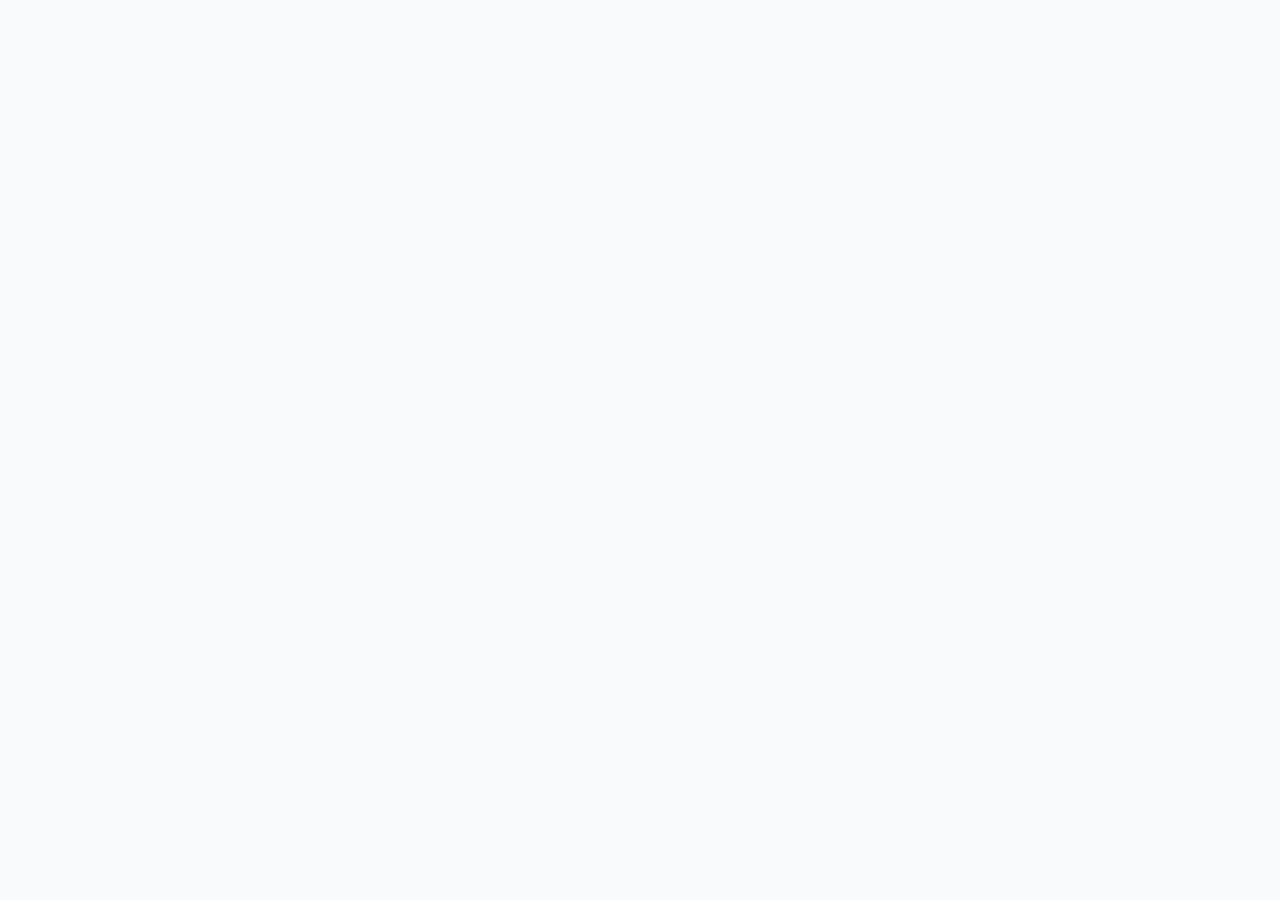
==== about.html @ 45c66607 "Add HTML files for About, Contact, Product Details, and Products pages; update index.html and styles" ====
<!doctype html>
<html lang="en">
  <head>
    <meta charset="UTF-8" />
    <meta
      name="viewport"
      content="width=device-width, initial-scale=1"
    />
    <meta
      name="description"
      content="ABC Electronics - TVs, mobiles, and everyday electronics for modern living."
    />
    <title>About - ABC Electronics | Smart Tech for Every Home</title>
    <link
      rel="stylesheet"
      href="styles/styles.css"
    />
  </head>
  <body></body>
</html>
---- styles/styles.css ----
@import url("https://fonts.googleapis.com/css2?family=IBM+Plex+Sans:wght@300;400;500;600&family=Space+Grotesk:wght@500;600;700&display=swap");

:root {
  color-scheme: light;
  --color-ink: #0f172a;
  --color-subtle: #475569;
  --color-muted: #94a3b8;
  --color-surface: #ffffff;
  --color-surface-alt: #f1f5f9;
  --color-accent: #f97316;
  --color-accent-strong: #ea580c;
  --color-teal: #0f766e;
  --color-border: #e2e8f0;
  --color-shadow: rgba(15, 23, 42, 0.12);

  --font-body: "IBM Plex Sans", "Helvetica Neue", Helvetica, Arial, sans-serif;
  --font-display:
    "Space Grotesk", "Helvetica Neue", Helvetica, Arial, sans-serif;

  --step--1: 0.85rem;
  --step-0: 1rem;
  --step-1: 1.2rem;
  --step-2: 1.5rem;
  --step-3: 2rem;
  --step-4: 2.6rem;

  --space-2: 0.5rem;
  --space-3: 0.75rem;
  --space-4: 1rem;
  --space-5: 1.5rem;
  --space-6: 2rem;
  --space-7: 3rem;
  --space-8: 4rem;

  --radius-sm: 0.75rem;
  --radius-md: 1rem;
  --radius-lg: 1.5rem;
  --shadow-md: 0 18px 40px -30px var(--color-shadow);
  --shadow-lg: 0 30px 60px -40px var(--color-shadow);
  --transition-base: 0.25s ease;
}

* {
  box-sizing: border-box;
}

body {
  margin: 0;
  font-family: var(--font-body);
  color: var(--color-ink);
  background: #f8fafc;
  line-height: 1.6;
}

img {
  max-width: 100%;
  display: block;
}

a {
  color: inherit;
  text-decoration: none;
}

p {
  margin: 0 0 var(--space-4);
  color: var(--color-subtle);
}

h1,
h2,
h3 {
  font-family: var(--font-display);
  margin: 0 0 var(--space-3);
  line-height: 1.15;
  color: var(--color-ink);
}

h1 {
  font-size: clamp(2.4rem, 3vw, 3.4rem);
}

h2 {
  font-size: clamp(1.8rem, 2.4vw, 2.4rem);
}

h3 {
  font-size: 1.25rem;
}

ul {
  padding-left: 1.1rem;
  margin: 0;
  color: var(--color-subtle);
}

.container {
  width: min(1100px, 92vw);
  margin: 0 auto;
}

.skip-link {
  position: absolute;
  left: -999px;
  top: 1rem;
  background: var(--color-accent);
  color: #fff;
  padding: var(--space-2) var(--space-4);
  border-radius: var(--radius-sm);
  z-index: 100;
}

.skip-link:focus {
  left: 1rem;
}

.site-header {
  background: var(--color-surface);
  border-bottom: 1px solid var(--color-border);
  position: sticky;
  top: 0;
  z-index: 10;
}

.header-inner {
  display: flex;
  flex-direction: column;
  gap: var(--space-4);
  padding: var(--space-4) 0;
}

.logo {
  display: inline-flex;
  align-items: center;
  gap: var(--space-2);
  font-family: var(--font-display);
  font-weight: 700;
  font-size: 1.2rem;
}

.logo-mark {
  background: var(--color-ink);
  color: #fff;
  padding: 0.35rem 0.6rem;
  border-radius: 0.6rem;
  letter-spacing: 0.08em;
}

.site-nav .nav-list {
  list-style: none;
  display: flex;
  flex-wrap: wrap;
  gap: var(--space-3);
  padding: 0;
}

.site-nav a {
  padding: 0.4rem 0.7rem;
  border-radius: 999px;
  transition:
    background var(--transition-base),
    color var(--transition-base);
}

.site-nav a:hover,
.site-nav a:focus {
  background: var(--color-surface-alt);
  color: var(--color-ink);
}

.header-actions {
  display: flex;
  flex-direction: column;
  gap: var(--space-3);
}

.search-form {
  display: flex;
  gap: var(--space-2);
  flex-wrap: wrap;
}

.search-form input {
  flex: 1 1 200px;
}

input,
select,
textarea {
  width: 100%;
  padding: 0.7rem 0.9rem;
  border: 1px solid var(--color-border);
  border-radius: 0.8rem;
  font-size: 1rem;
  font-family: inherit;
  background: #fff;
}

input:focus,
select:focus,
textarea:focus {
  outline: 2px solid rgba(249, 115, 22, 0.2);
  border-color: var(--color-accent);
}

.btn {
  display: inline-flex;
  align-items: center;
  justify-content: center;
  gap: 0.4rem;
  border: 1px solid transparent;
  border-radius: 999px;
  padding: 0.65rem 1.4rem;
  font-weight: 600;
  cursor: pointer;
  transition:
    transform var(--transition-base),
    box-shadow var(--transition-base),
    background var(--transition-base);
}

.btn-primary {
  background: var(--color-accent);
  color: #fff;
  box-shadow: var(--shadow-md);
}

.btn-primary:hover,
.btn-primary:focus {
  background: var(--color-accent-strong);
  transform: translateY(-1px);
}

.btn-secondary {
  background: var(--color-ink);
  color: #fff;
}

.btn-secondary:hover,
.btn-secondary:focus {
  transform: translateY(-1px);
}

.btn-ghost {
  background: transparent;
  border-color: var(--color-border);
  color: var(--color-ink);
}

.btn-ghost:hover,
.btn-ghost:focus {
  background: var(--color-surface-alt);
}

.text-link {
  color: var(--color-teal);
  font-weight: 600;
}

.text-link:hover,
.text-link:focus {
  color: var(--color-ink);
}

.hero {
  background:
    radial-gradient(
      circle at top right,
      rgba(249, 115, 22, 0.2),
      transparent 60%
    ),
    #f8fafc;
  padding: var(--space-7) 0 var(--space-8);
}

.hero-grid {
  display: grid;
  gap: var(--space-6);
}

.hero-content {
  display: grid;
  gap: var(--space-4);
}

.eyebrow {
  text-transform: uppercase;
  letter-spacing: 0.18em;
  font-size: var(--step--1);
  color: var(--color-teal);
  font-weight: 600;
}

.hero-subtitle {
  font-size: var(--step-1);
}

.hero-actions {
  display: flex;
  flex-wrap: wrap;
  gap: var(--space-3);
}

.hero-stats {
  display: grid;
  gap: var(--space-3);
  padding: var(--space-4);
  background: var(--color-surface);
  border-radius: var(--radius-md);
  box-shadow: var(--shadow-md);
}

.stat-number {
  font-family: var(--font-display);
  font-size: 1.4rem;
}

.hero-media {
  display: grid;
  gap: var(--space-4);
}

.media-card {
  background: #fff;
  border-radius: var(--radius-lg);
  overflow: hidden;
  box-shadow: var(--shadow-lg);
}

.media-caption {
  padding: var(--space-4);
  display: grid;
  gap: var(--space-2);
}

.section {
  padding: var(--space-7) 0;
}

.section.alt {
  background: var(--color-surface);
}

.section-header {
  display: grid;
  gap: var(--space-2);
  margin-bottom: var(--space-5);
}

.card-grid,
.category-grid,
.service-grid {
  display: grid;
  gap: var(--space-4);
}

.card,
.category-card,
.service-card {
  background: #fff;
  border-radius: var(--radius-md);
  box-shadow: var(--shadow-md);
  overflow: hidden;
  transition:
    transform var(--transition-base),
    box-shadow var(--transition-base);
}

.card:hover,
.category-card:hover,
.service-card:hover {
  transform: translateY(-4px);
  box-shadow: var(--shadow-lg);
}

.card-body {
  padding: var(--space-4);
}

.card-meta {
  display: flex;
  align-items: center;
  justify-content: space-between;
  gap: var(--space-2);
}

.price {
  font-weight: 700;
  color: var(--color-ink);
}

.category-card,
.service-card {
  padding: var(--space-5);
  display: grid;
  gap: var(--space-3);
}

.about-grid {
  display: grid;
  gap: var(--space-5);
}

.about-highlight {
  background: var(--color-ink);
  color: #fff;
  padding: var(--space-6);
  border-radius: var(--radius-md);
}

.about-highlight p {
  color: rgba(255, 255, 255, 0.8);
}

.signature {
  font-weight: 600;
  color: #fff;
}

.newsletter {
  display: grid;
  gap: var(--space-4);
  align-items: center;
  background: var(--color-surface);
  padding: var(--space-6);
  border-radius: var(--radius-lg);
  box-shadow: var(--shadow-md);
}

.newsletter-form {
  display: grid;
  gap: var(--space-3);
}

.contact-grid {
  display: grid;
  gap: var(--space-5);
}

.contact-details p {
  margin-bottom: var(--space-2);
}

.contact-form {
  background: #fff;
  padding: var(--space-6);
  border-radius: var(--radius-lg);
  box-shadow: var(--shadow-md);
  display: grid;
  gap: var(--space-3);
}

.form-row {
  display: grid;
  gap: var(--space-2);
}

.site-footer {
  background: #0b1220;
  color: #fff;
  padding: var(--space-7) 0 var(--space-4);
}

.site-footer p,
.site-footer a {
  color: rgba(255, 255, 255, 0.75);
}

.footer-grid {
  display: grid;
  gap: var(--space-4);
}

.footer-title {
  font-size: 1rem;
  text-transform: uppercase;
  letter-spacing: 0.12em;
  margin-bottom: var(--space-3);
  color: #fff;
}

.footer-links {
  list-style: none;
  padding: 0;
  margin: 0;
  display: grid;
  gap: var(--space-2);
}

.footer-bottom {
  margin-top: var(--space-5);
  border-top: 1px solid rgba(255, 255, 255, 0.2);
  padding-top: var(--space-3);
  text-align: center;
}

.sr-only {
  position: absolute;
  width: 1px;
  height: 1px;
  padding: 0;
  margin: -1px;
  overflow: hidden;
  clip: rect(0, 0, 0, 0);
  border: 0;
}

@media (min-width: 720px) {
  .header-inner {
    flex-direction: row;
    align-items: center;
    justify-content: space-between;
  }

  .header-actions {
    flex-direction: row;
    align-items: center;
  }

  .hero-grid {
    grid-template-columns: repeat(2, minmax(0, 1fr));
    align-items: center;
  }

  .hero-stats {
    grid-template-columns: repeat(3, minmax(0, 1fr));
  }

  .card-grid {
    grid-template-columns: repeat(2, minmax(0, 1fr));
  }

  .category-grid {
    grid-template-columns: repeat(2, minmax(0, 1fr));
  }

  .service-grid {
    grid-template-columns: repeat(3, minmax(0, 1fr));
  }

  .about-grid {
    grid-template-columns: 1.1fr 0.9fr;
    align-items: center;
  }

  .newsletter {
    grid-template-columns: 1.2fr 1fr;
  }

  .contact-grid {
    grid-template-columns: 1fr 1fr;
  }

  .footer-grid {
    grid-template-columns: repeat(3, minmax(0, 1fr));
  }
}

@media (min-width: 1024px) {
  .card-grid {
    grid-template-columns: repeat(4, minmax(0, 1fr));
  }

  .category-grid {
    grid-template-columns: repeat(4, minmax(0, 1fr));
  }
}
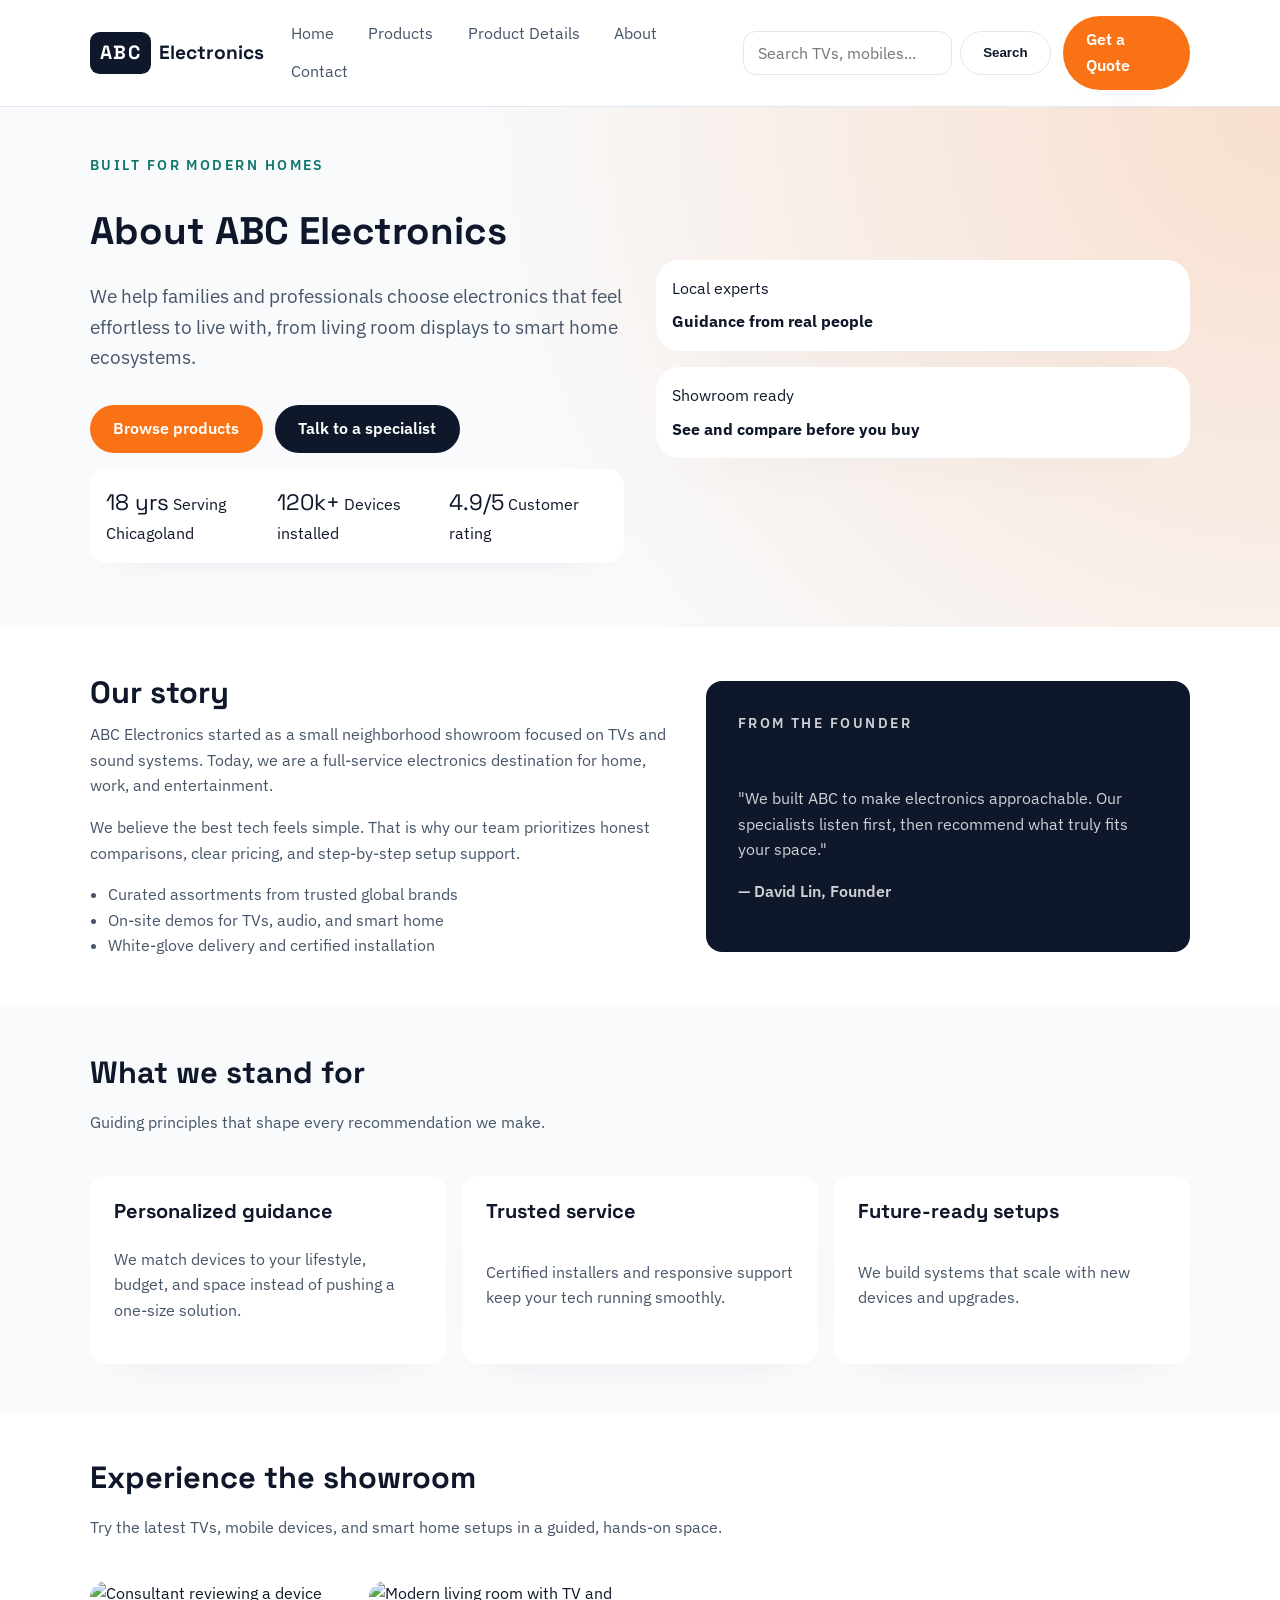
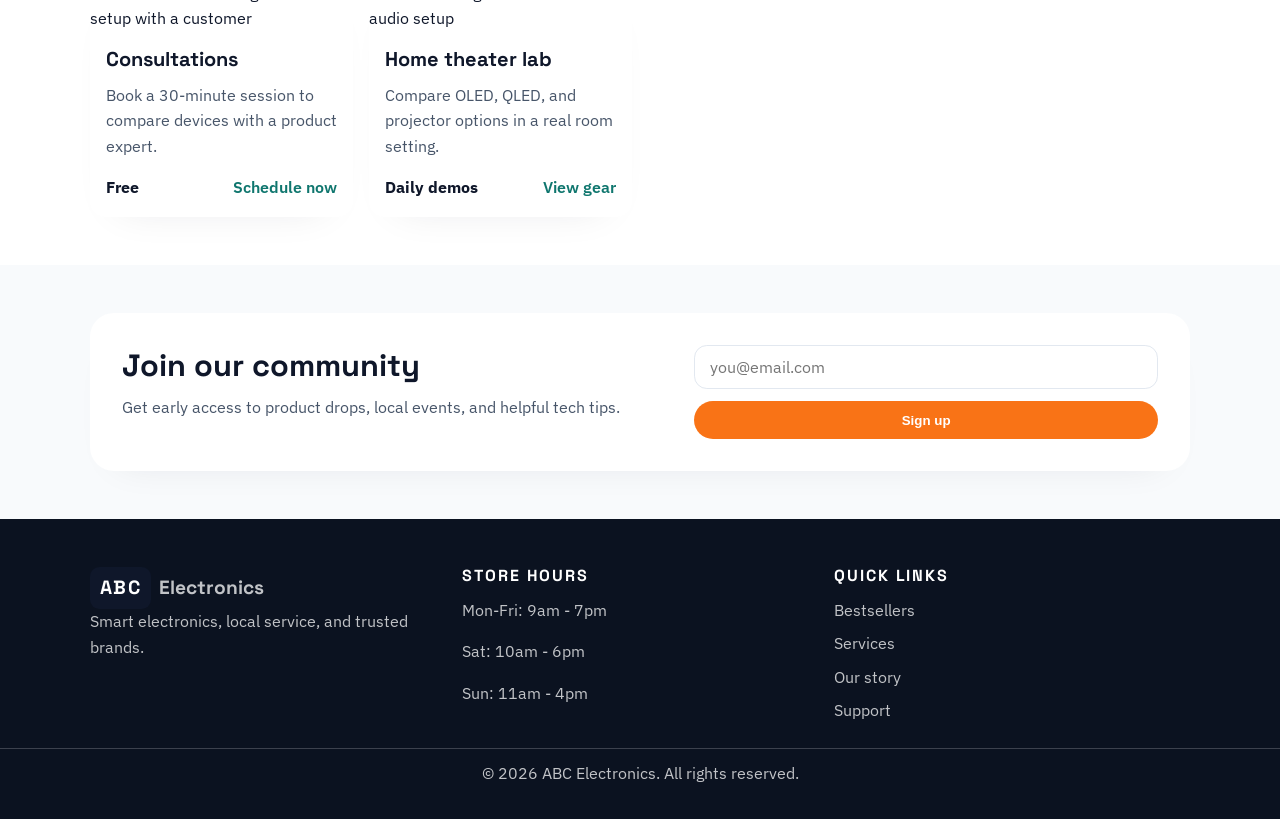
==== commit a66ca202: "Add structured About page with navigation, hero section, and community signup" ====
--- a/about.html
+++ b/about.html
@@ -16,5 +16,364 @@
       href="styles/styles.css"
     />
   </head>
-  <body></body>
+  <body>
+    <a
+      class="skip-link"
+      href="#main-content"
+      >Skip to main content</a
+    >
+
+    <header
+      class="site-header"
+      aria-label="Primary header"
+    >
+      <div class="container header-inner">
+        <a
+          class="logo"
+          href="index.html"
+          aria-label="ABC Electronics home"
+        >
+          <span
+            class="logo-mark"
+            aria-hidden="true"
+            >ABC</span
+          >
+          <span class="logo-text">Electronics</span>
+        </a>
+        <nav
+          class="site-nav"
+          aria-label="Primary navigation"
+        >
+          <ul class="nav-list">
+            <li><a href="index.html">Home</a></li>
+            <li><a href="products.html">Products</a></li>
+            <li><a href="product-details.html">Product Details</a></li>
+            <li>
+              <a
+                href="about.html"
+                aria-current="page"
+                >About</a
+              >
+            </li>
+            <li><a href="contact.html">Contact</a></li>
+          </ul>
+        </nav>
+        <div class="header-actions">
+          <form
+            class="search-form"
+            role="search"
+            aria-label="Site search"
+          >
+            <label
+              class="sr-only"
+              for="search"
+              >Search products</label
+            >
+            <input
+              id="search"
+              name="search"
+              type="search"
+              placeholder="Search TVs, mobiles..."
+            />
+            <button
+              class="btn btn-ghost"
+              type="submit"
+            >
+              Search
+            </button>
+          </form>
+          <a
+            class="btn btn-primary"
+            href="contact.html"
+            >Get a Quote</a
+          >
+        </div>
+      </div>
+    </header>
+
+    <main id="main-content">
+      <section
+        class="hero"
+        aria-labelledby="about-hero-title"
+      >
+        <div class="container hero-grid">
+          <div class="hero-content">
+            <p class="eyebrow">Built for modern homes</p>
+            <h1 id="about-hero-title">About ABC Electronics</h1>
+            <p class="hero-subtitle">
+              We help families and professionals choose electronics that feel
+              effortless to live with, from living room displays to smart home
+              ecosystems.
+            </p>
+            <div class="hero-actions">
+              <a
+                class="btn btn-primary"
+                href="products.html"
+                >Browse products</a
+              >
+              <a
+                class="btn btn-secondary"
+                href="contact.html"
+                >Talk to a specialist</a
+              >
+            </div>
+            <div
+              class="hero-stats"
+              role="list"
+            >
+              <div
+                class="stat"
+                role="listitem"
+              >
+                <span class="stat-number">18 yrs</span>
+                <span class="stat-label">Serving Chicagoland</span>
+              </div>
+              <div
+                class="stat"
+                role="listitem"
+              >
+                <span class="stat-number">120k+</span>
+                <span class="stat-label">Devices installed</span>
+              </div>
+              <div
+                class="stat"
+                role="listitem"
+              >
+                <span class="stat-number">4.9/5</span>
+                <span class="stat-label">Customer rating</span>
+              </div>
+            </div>
+          </div>
+          <div
+            class="hero-media"
+            aria-hidden="true"
+          >
+            <div class="media-card">
+              <img
+                src="https://images.unsplash.com/photo-1519389950473-47ba0277781c?auto=format&fit=crop&w=900&q=80"
+                alt=""
+              />
+              <div class="media-caption">
+                <span>Local experts</span>
+                <strong>Guidance from real people</strong>
+              </div>
+            </div>
+            <div class="media-card">
+              <img
+                src="https://images.unsplash.com/photo-1519710164239-da123dc03ef4?auto=format&fit=crop&w=900&q=80"
+                alt=""
+              />
+              <div class="media-caption">
+                <span>Showroom ready</span>
+                <strong>See and compare before you buy</strong>
+              </div>
+            </div>
+          </div>
+        </div>
+      </section>
+
+      <section
+        class="section alt"
+        aria-labelledby="story-title"
+      >
+        <div class="container about-grid">
+          <div>
+            <h2 id="story-title">Our story</h2>
+            <p>
+              ABC Electronics started as a small neighborhood showroom focused
+              on TVs and sound systems. Today, we are a full-service electronics
+              destination for home, work, and entertainment.
+            </p>
+            <p>
+              We believe the best tech feels simple. That is why our team
+              prioritizes honest comparisons, clear pricing, and step-by-step
+              setup support.
+            </p>
+            <ul class="feature-list">
+              <li>Curated assortments from trusted global brands</li>
+              <li>On-site demos for TVs, audio, and smart home</li>
+              <li>White-glove delivery and certified installation</li>
+            </ul>
+          </div>
+          <div class="about-highlight">
+            <p class="eyebrow">From the founder</p>
+            <h3>"Tech should feel human."</h3>
+            <p>
+              "We built ABC to make electronics approachable. Our specialists
+              listen first, then recommend what truly fits your space."
+            </p>
+            <p class="signature">— David Lin, Founder</p>
+          </div>
+        </div>
+      </section>
+
+      <section
+        class="section"
+        aria-labelledby="values-title"
+      >
+        <div class="container">
+          <header class="section-header">
+            <h2 id="values-title">What we stand for</h2>
+            <p>Guiding principles that shape every recommendation we make.</p>
+          </header>
+          <div class="service-grid">
+            <article class="service-card">
+              <h3>Personalized guidance</h3>
+              <p>
+                We match devices to your lifestyle, budget, and space instead of
+                pushing a one-size solution.
+              </p>
+            </article>
+            <article class="service-card">
+              <h3>Trusted service</h3>
+              <p>
+                Certified installers and responsive support keep your tech
+                running smoothly.
+              </p>
+            </article>
+            <article class="service-card">
+              <h3>Future-ready setups</h3>
+              <p>We build systems that scale with new devices and upgrades.</p>
+            </article>
+          </div>
+        </div>
+      </section>
+
+      <section
+        class="section alt"
+        aria-labelledby="showroom-title"
+      >
+        <div class="container">
+          <header class="section-header">
+            <h2 id="showroom-title">Experience the showroom</h2>
+            <p>
+              Try the latest TVs, mobile devices, and smart home setups in a
+              guided, hands-on space.
+            </p>
+          </header>
+          <div class="card-grid">
+            <article class="card">
+              <img
+                src="https://images.unsplash.com/photo-1498050108023-c5249f4df085?auto=format&fit=crop&w=900&q=80"
+                alt="Consultant reviewing a device setup with a customer"
+              />
+              <div class="card-body">
+                <h3>Consultations</h3>
+                <p>
+                  Book a 30-minute session to compare devices with a product
+                  expert.
+                </p>
+                <div class="card-meta">
+                  <span class="price">Free</span>
+                  <a
+                    class="text-link"
+                    href="contact.html"
+                    >Schedule now</a
+                  >
+                </div>
+              </div>
+            </article>
+            <article class="card">
+              <img
+                src="https://images.unsplash.com/photo-1504384308090-c894fdcc538d?auto=format&fit=crop&w=900&q=80"
+                alt="Modern living room with TV and audio setup"
+              />
+              <div class="card-body">
+                <h3>Home theater lab</h3>
+                <p>
+                  Compare OLED, QLED, and projector options in a real room
+                  setting.
+                </p>
+                <div class="card-meta">
+                  <span class="price">Daily demos</span>
+                  <a
+                    class="text-link"
+                    href="products.html"
+                    >View gear</a
+                  >
+                </div>
+              </div>
+            </article>
+          </div>
+        </div>
+      </section>
+
+      <section
+        class="section"
+        aria-labelledby="community-title"
+      >
+        <div class="container newsletter">
+          <div>
+            <h2 id="community-title">Join our community</h2>
+            <p>
+              Get early access to product drops, local events, and helpful tech
+              tips.
+            </p>
+          </div>
+          <form
+            class="newsletter-form"
+            aria-label="Community updates signup"
+          >
+            <label
+              class="sr-only"
+              for="community-email"
+              >Email address</label
+            >
+            <input
+              id="community-email"
+              name="email"
+              type="email"
+              autocomplete="email"
+              placeholder="you@email.com"
+              required
+            />
+            <button
+              class="btn btn-primary"
+              type="submit"
+            >
+              Sign up
+            </button>
+          </form>
+        </div>
+      </section>
+    </main>
+
+    <footer class="site-footer">
+      <div class="container footer-grid">
+        <div>
+          <a
+            class="logo"
+            href="index.html"
+            aria-label="ABC Electronics home"
+          >
+            <span
+              class="logo-mark"
+              aria-hidden="true"
+              >ABC</span
+            >
+            <span class="logo-text">Electronics</span>
+          </a>
+          <p>Smart electronics, local service, and trusted brands.</p>
+        </div>
+        <div>
+          <h2 class="footer-title">Store hours</h2>
+          <p>Mon-Fri: 9am - 7pm</p>
+          <p>Sat: 10am - 6pm</p>
+          <p>Sun: 11am - 4pm</p>
+        </div>
+        <div>
+          <h2 class="footer-title">Quick links</h2>
+          <ul class="footer-links">
+            <li><a href="products.html">Bestsellers</a></li>
+            <li><a href="products.html">Services</a></li>
+            <li><a href="about.html">Our story</a></li>
+            <li><a href="contact.html">Support</a></li>
+          </ul>
+        </div>
+      </div>
+      <div class="footer-bottom">
+        <p>© 2026 ABC Electronics. All rights reserved.</p>
+      </div>
+    </footer>
+  </body>
 </html>
